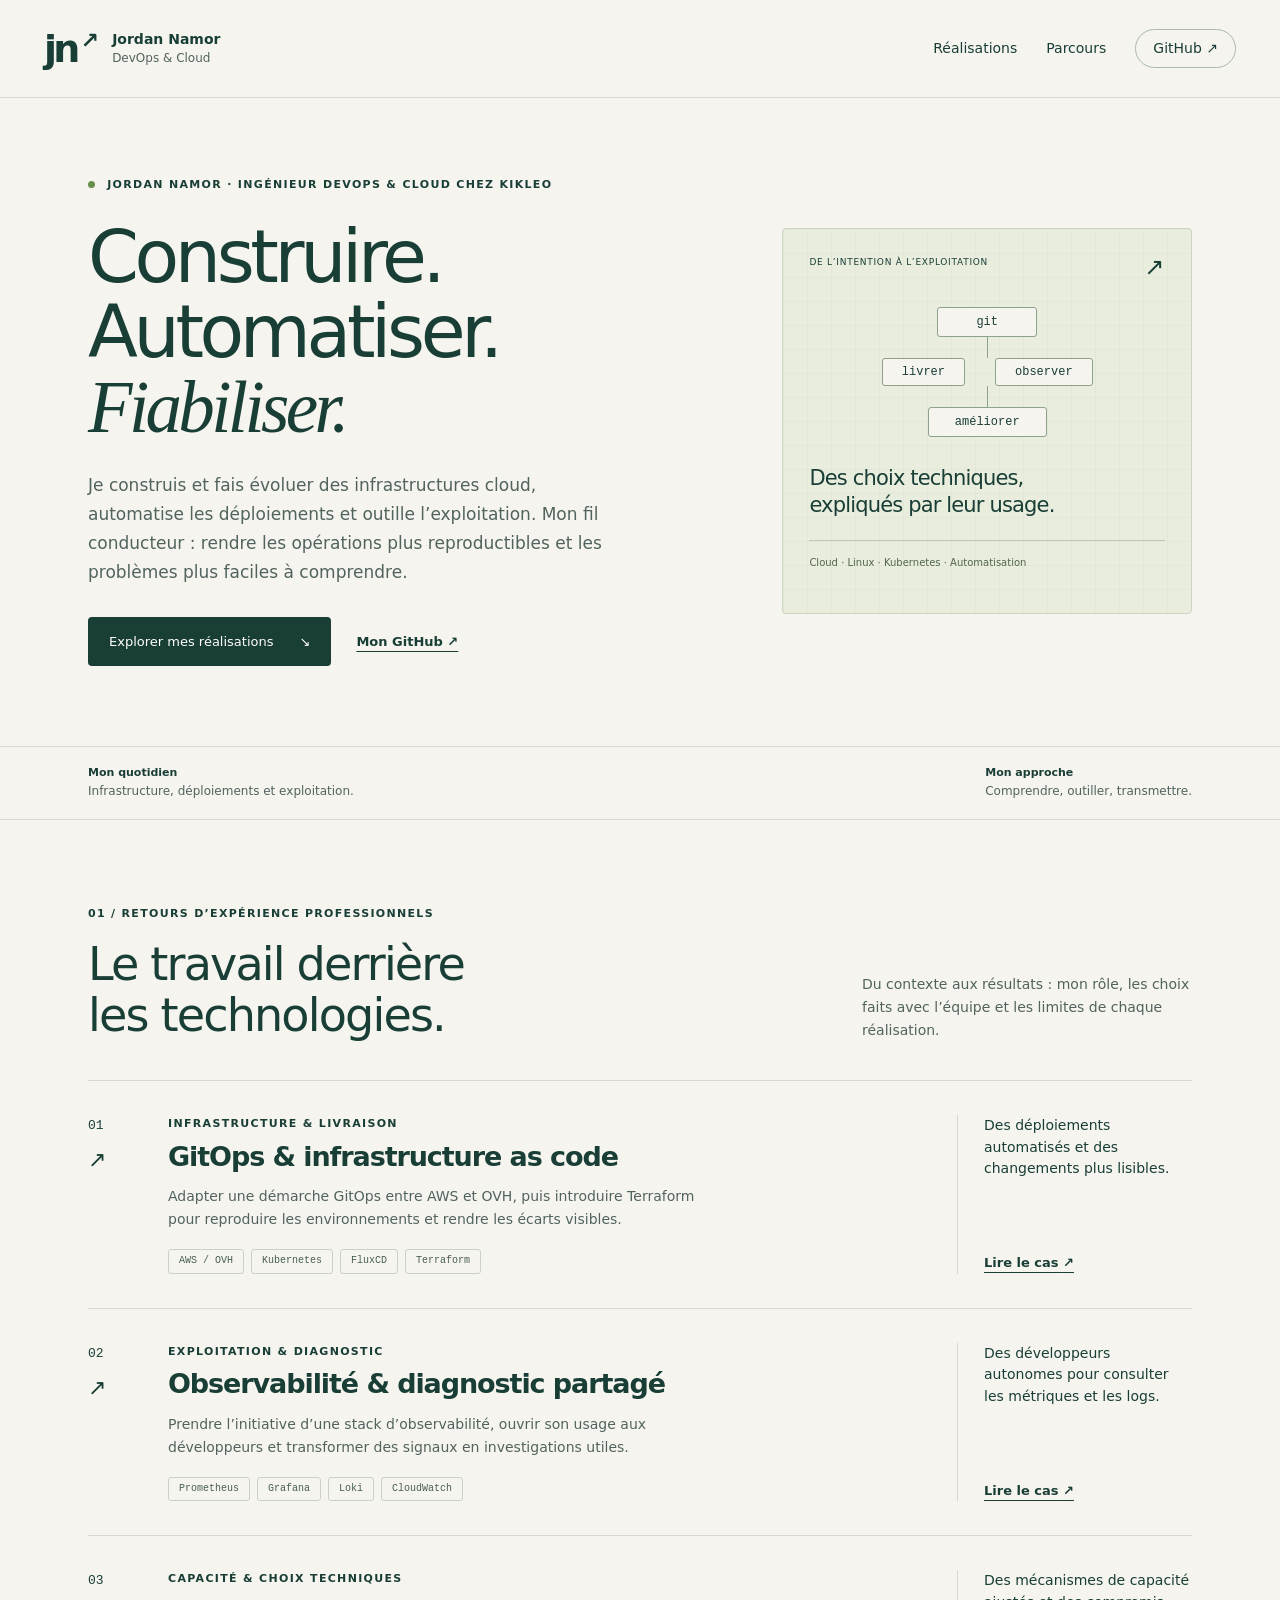
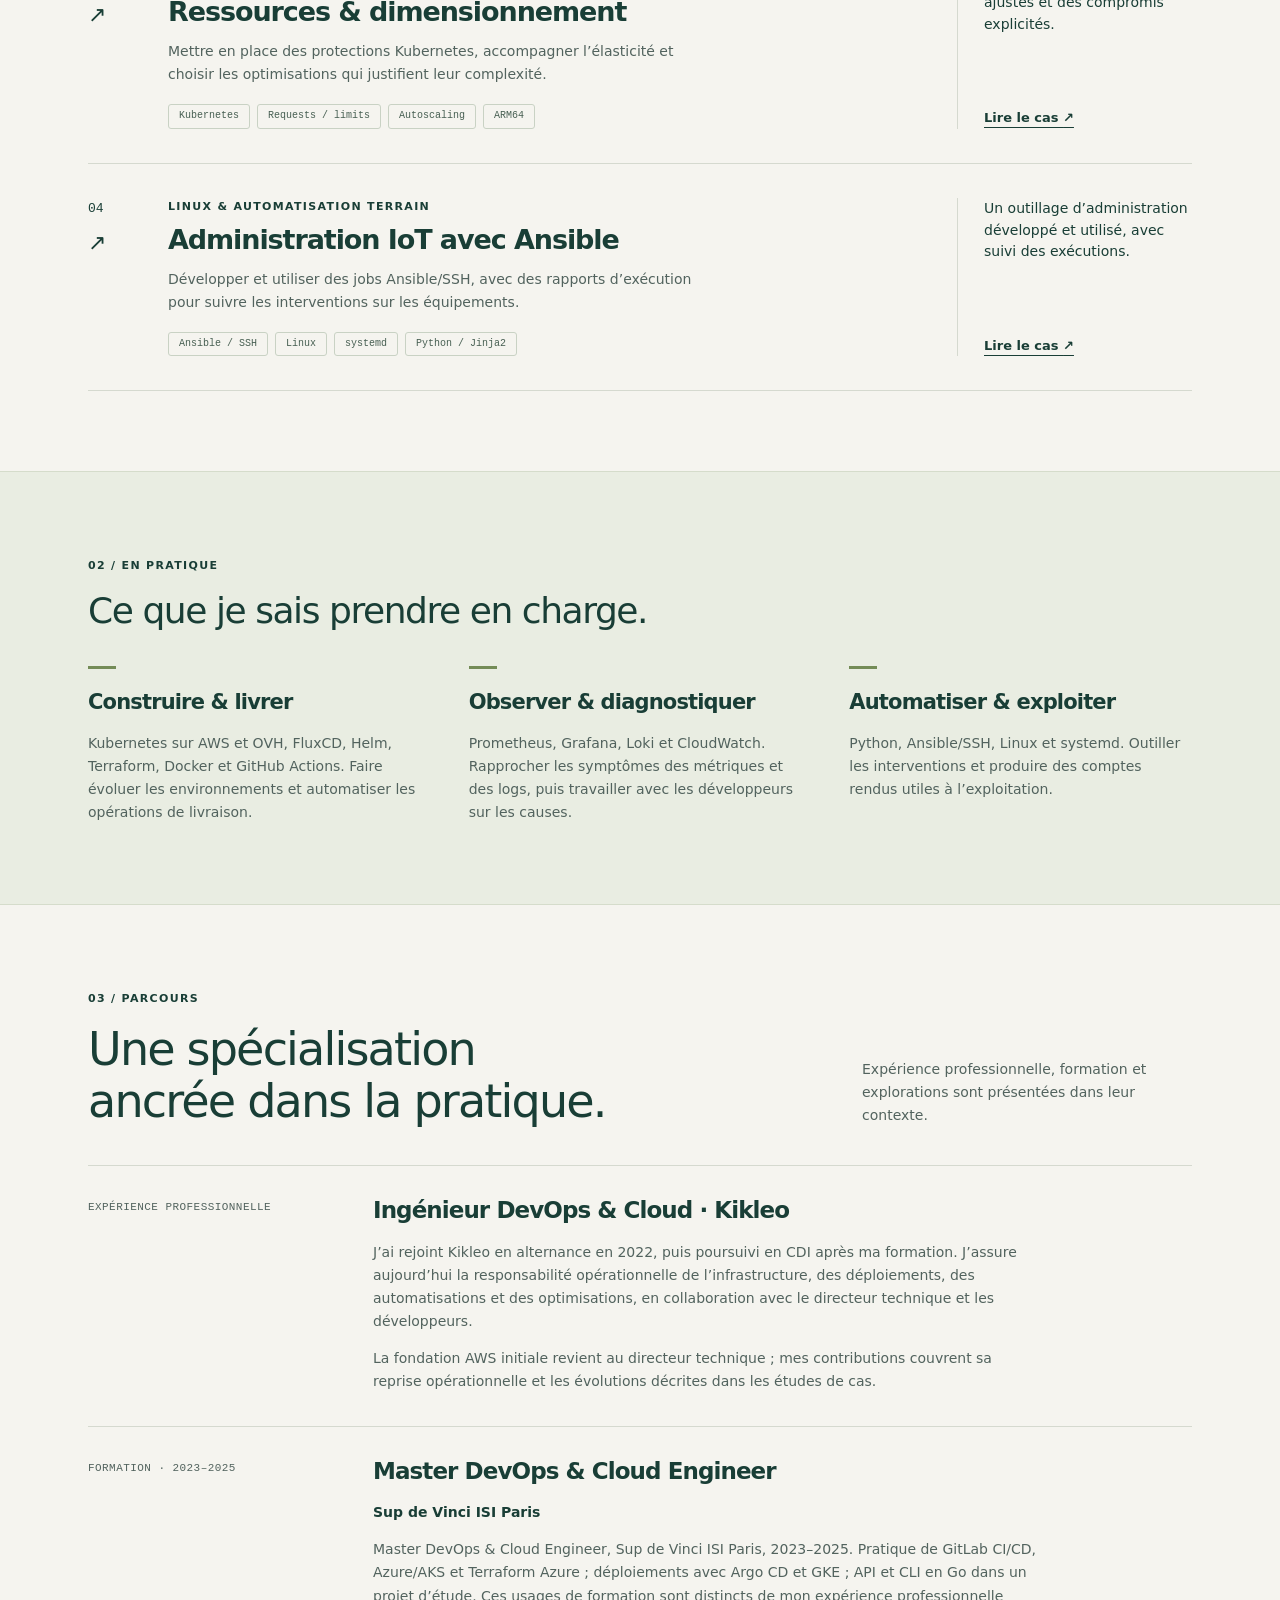
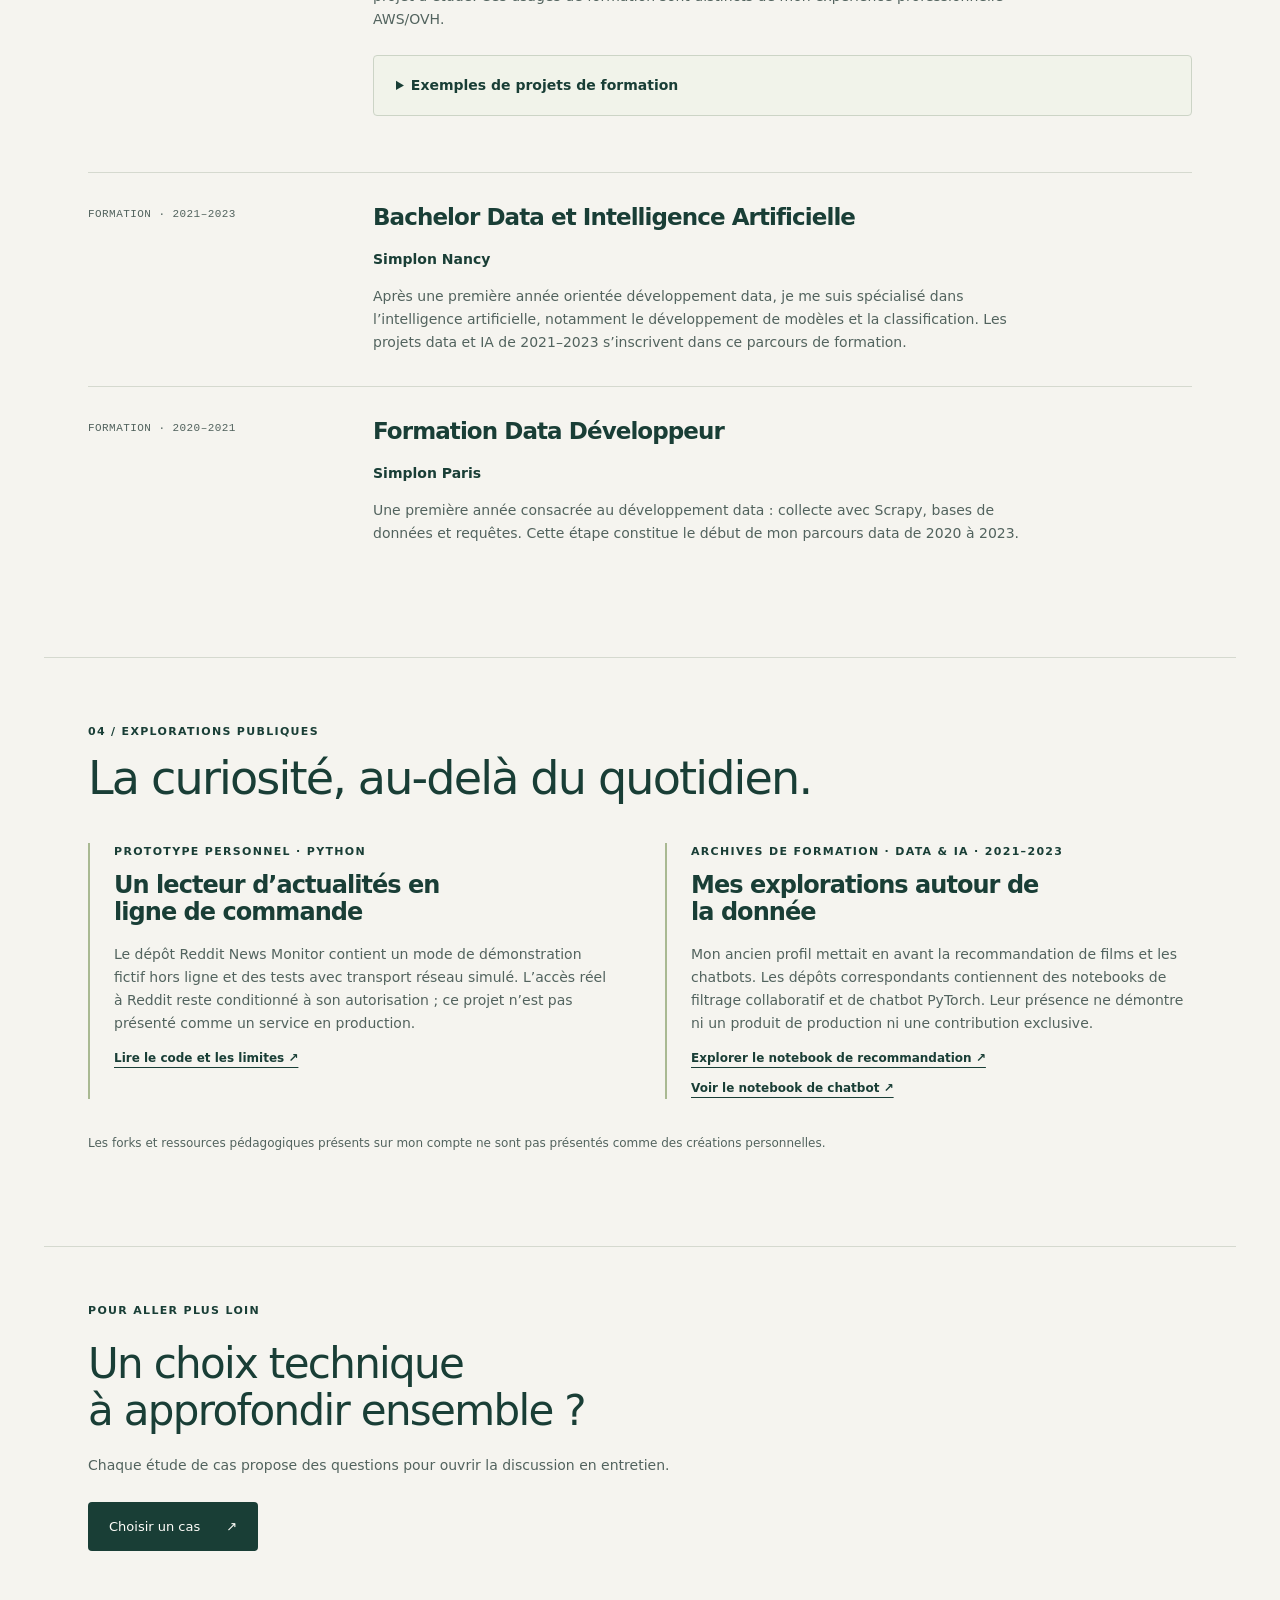
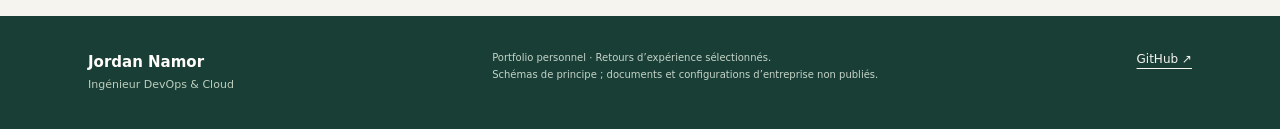
==== docs/index.html @ f295eb33 "Publish approved portfolio: DevOps case studies and education" ====
<!doctype html>
<html lang="fr"><head><meta charset="utf-8"><meta name="viewport" content="width=device-width, initial-scale=1">
<meta name="description" content="Je construis et fais évoluer des infrastructures cloud, automatise les déploiements et outille l’exploitation. Mon fil conducteur : rendre les opérations plus reproductibles et les problèmes plus faciles à comprendre."><meta name="color-scheme" content="light">
<meta property="og:title" content="Jordan Namor — Ingénieur DevOps &amp; Cloud"><meta property="og:description" content="Je construis et fais évoluer des infrastructures cloud, automatise les déploiements et outille l’exploitation. Mon fil conducteur : rendre les opérations plus reproductibles et les problèmes plus faciles à comprendre."><meta property="og:type" content="website">
<title>Jordan Namor — Ingénieur DevOps &amp; Cloud</title><link rel="icon" href="./favicon.svg" type="image/svg+xml"><link rel="stylesheet" href="./style.css"></head>
<body><a class="skip" href="#contenu">Aller au contenu</a>
<header class="nav"><a class="wordmark" href="./index.html" aria-label="Jordan Namor, accueil"><span class="monogram">jn<span>↗</span></span><span>Jordan Namor<span class="wordmark-sub">DevOps & Cloud</span></span></a>
<nav aria-label="Navigation principale"><a href="./index.html#realisations">Réalisations</a><a href="./index.html#parcours">Parcours</a><a class="github-link" href="https://github.com/jnamor">GitHub ↗</a></nav></header>
<main id="contenu"><section class="hero shell"><div class="hero-copy"><p class="eyebrow"><span class="status-dot"></span> Jordan Namor · Ingénieur DevOps & Cloud chez Kikleo</p><h1>Construire.<br>Automatiser.<br><em>Fiabiliser.</em></h1><p class="hero-intro">Je construis et fais évoluer des infrastructures cloud, automatise les déploiements et outille l’exploitation. Mon fil conducteur : rendre les opérations plus reproductibles et les problèmes plus faciles à comprendre.</p><div class="hero-actions"><a class="button" href="#realisations">Explorer mes réalisations <span aria-hidden="true">↘</span></a><a class="text-link" href="https://github.com/jnamor">Mon GitHub ↗</a></div></div>
<aside class="hero-note" aria-label="Ma démarche"><div class="note-top"><span>DE L’INTENTION À L’EXPLOITATION</span><span aria-hidden="true">↗</span></div><div class="blueprint" aria-hidden="true"><div class="blueprint-node">git</div><div class="blueprint-line"></div><div class="node-pair"><span>livrer</span><span>observer</span></div><div class="blueprint-line"></div><div class="blueprint-node">améliorer</div></div><p>Des choix techniques,<br><strong>expliqués par leur usage.</strong></p><div class="note-bottom">Cloud · Linux · Kubernetes · Automatisation</div></aside></section>
<div class="context-band"><div class="shell"><p><strong>Mon quotidien</strong> Infrastructure, déploiements et exploitation.</p><p><strong>Mon approche</strong> Comprendre, outiller, transmettre.</p></div></div>
<section id="realisations" class="shell section"><div class="section-heading"><div><p class="eyebrow">01 / RETOURS D’EXPÉRIENCE PROFESSIONNELS</p><h2>Le travail derrière<br>les technologies.</h2></div><p>Du contexte aux résultats : mon rôle, les choix faits avec l’équipe et les limites de chaque réalisation.</p></div><div class="case-list"><article class="case-row"><div class="case-index">01<span>↗</span></div><div class="case-copy"><p class="eyebrow">Infrastructure &amp; livraison</p><h3><a href="cas/gitops-terraform/index.html">GitOps &amp; infrastructure as code</a></h3><p>Adapter une démarche GitOps entre AWS et OVH, puis introduire Terraform pour reproduire les environnements et rendre les écarts visibles.</p><ul class="tags" aria-label="Technologies"><li>AWS / OVH</li><li>Kubernetes</li><li>FluxCD</li><li>Terraform</li></ul></div><div class="case-aside"><p>Des déploiements automatisés et des changements plus lisibles.</p><a class="text-link" href="cas/gitops-terraform/index.html">Lire le cas <span aria-hidden="true">↗</span></a></div></article><article class="case-row"><div class="case-index">02<span>↗</span></div><div class="case-copy"><p class="eyebrow">Exploitation &amp; diagnostic</p><h3><a href="cas/observabilite/index.html">Observabilité &amp; diagnostic partagé</a></h3><p>Prendre l’initiative d’une stack d’observabilité, ouvrir son usage aux développeurs et transformer des signaux en investigations utiles.</p><ul class="tags" aria-label="Technologies"><li>Prometheus</li><li>Grafana</li><li>Loki</li><li>CloudWatch</li></ul></div><div class="case-aside"><p>Des développeurs autonomes pour consulter les métriques et les logs.</p><a class="text-link" href="cas/observabilite/index.html">Lire le cas <span aria-hidden="true">↗</span></a></div></article><article class="case-row"><div class="case-index">03<span>↗</span></div><div class="case-copy"><p class="eyebrow">Capacité &amp; choix techniques</p><h3><a href="cas/ressources/index.html">Ressources &amp; dimensionnement</a></h3><p>Mettre en place des protections Kubernetes, accompagner l’élasticité et choisir les optimisations qui justifient leur complexité.</p><ul class="tags" aria-label="Technologies"><li>Kubernetes</li><li>Requests / limits</li><li>Autoscaling</li><li>ARM64</li></ul></div><div class="case-aside"><p>Des mécanismes de capacité ajustés et des compromis explicités.</p><a class="text-link" href="cas/ressources/index.html">Lire le cas <span aria-hidden="true">↗</span></a></div></article><article class="case-row"><div class="case-index">04<span>↗</span></div><div class="case-copy"><p class="eyebrow">Linux &amp; automatisation terrain</p><h3><a href="cas/automatisation-iot/index.html">Administration IoT avec Ansible</a></h3><p>Développer et utiliser des jobs Ansible/SSH, avec des rapports d’exécution pour suivre les interventions sur les équipements.</p><ul class="tags" aria-label="Technologies"><li>Ansible / SSH</li><li>Linux</li><li>systemd</li><li>Python / Jinja2</li></ul></div><div class="case-aside"><p>Un outillage d’administration développé et utilisé, avec suivi des exécutions.</p><a class="text-link" href="cas/automatisation-iot/index.html">Lire le cas <span aria-hidden="true">↗</span></a></div></article></div></section>
<section class="practice"><div class="shell section"><p class="eyebrow">02 / EN PRATIQUE</p><h2>Ce que je sais prendre en charge.</h2><div class="skill-grid"><article><span class="small-rule"></span><h3>Construire &amp; livrer</h3><p>Kubernetes sur AWS et OVH, FluxCD, Helm, Terraform, Docker et GitHub Actions. Faire évoluer les environnements et automatiser les opérations de livraison.</p></article><article><span class="small-rule"></span><h3>Observer &amp; diagnostiquer</h3><p>Prometheus, Grafana, Loki et CloudWatch. Rapprocher les symptômes des métriques et des logs, puis travailler avec les développeurs sur les causes.</p></article><article><span class="small-rule"></span><h3>Automatiser &amp; exploiter</h3><p>Python, Ansible/SSH, Linux et systemd. Outiller les interventions et produire des comptes rendus utiles à l’exploitation.</p></article></div></div></section>
<section id="parcours" class="shell section"><div class="section-heading"><div><p class="eyebrow">03 / PARCOURS</p><h2>Une spécialisation<br>ancrée dans la pratique.</h2></div><p>Expérience professionnelle, formation et explorations sont présentées dans leur contexte.</p></div><div class="timeline"><article><p class="timeline-label">EXPÉRIENCE PROFESSIONNELLE</p><div><h3>Ingénieur DevOps & Cloud · Kikleo</h3><p>J’ai rejoint Kikleo en alternance en 2022, puis poursuivi en CDI après ma formation. J’assure aujourd’hui la responsabilité opérationnelle de l’infrastructure, des déploiements, des automatisations et des optimisations, en collaboration avec le directeur technique et les développeurs.</p><p>La fondation AWS initiale revient au directeur technique ; mes contributions couvrent sa reprise opérationnelle et les évolutions décrites dans les études de cas.</p></div></article><article><p class="timeline-label">FORMATION · 2023–2025</p><div><h3>Master DevOps &amp; Cloud Engineer</h3><p><strong>Sup de Vinci ISI Paris</strong></p><p>Master DevOps &amp; Cloud Engineer, Sup de Vinci ISI Paris, 2023–2025. Pratique de GitLab CI/CD, Azure/AKS et Terraform Azure ; déploiements avec Argo CD et GKE ; API et CLI en Go dans un projet d’étude. Ces usages de formation sont distincts de mon expérience professionnelle AWS/OVH.</p><details><summary>Exemples de projets de formation</summary><p>Les dossiers de master conservés comprennent des travaux de livraison avec GitLab CI/CD et Argo CD, de déploiement Azure/AKS avec Terraform et Kustomize, et d’outillage Python en ligne de commande. Ils sont en cours de revue pour préciser les contributions individuelles et les supports réutilisés.</p><p>Ces exemples ne sont pas présentés comme des réalisations de production chez Kikleo. Aucun dépôt de formation ni configuration n’est recopié dans ce portfolio.</p></details></div></article><article><p class="timeline-label">FORMATION · 2021–2023</p><div><h3>Bachelor Data et Intelligence Artificielle</h3><p><strong>Simplon Nancy</strong></p><p>Après une première année orientée développement data, je me suis spécialisé dans l’intelligence artificielle, notamment le développement de modèles et la classification. Les projets data et IA de 2021–2023 s’inscrivent dans ce parcours de formation.</p></div></article><article><p class="timeline-label">FORMATION · 2020–2021</p><div><h3>Formation Data Développeur</h3><p><strong>Simplon Paris</strong></p><p>Une première année consacrée au développement data : collecte avec Scrapy, bases de données et requêtes. Cette étape constitue le début de mon parcours data de 2020 à 2023.</p></div></article></div></section>
<section class="experiments shell section"><p class="eyebrow">04 / EXPLORATIONS PUBLIQUES</p><h2>La curiosité, au-delà du quotidien.</h2><div class="experiment-grid"><article><p class="eyebrow">Prototype personnel · Python</p><h3>Un lecteur d’actualités en ligne de commande</h3><p>Le dépôt Reddit News Monitor contient un mode de démonstration fictif hors ligne et des tests avec transport réseau simulé. L’accès réel à Reddit reste conditionné à son autorisation ; ce projet n’est pas présenté comme un service en production.</p><div class="experiment-links"><a href="https://github.com/jnamor/reddit-news-monitor">Lire le code et les limites ↗</a></div></article><article><p class="eyebrow">Archives de formation · Data &amp; IA · 2021–2023</p><h3>Mes explorations autour de la donnée</h3><p>Mon ancien profil mettait en avant la recommandation de films et les chatbots. Les dépôts correspondants contiennent des notebooks de filtrage collaboratif et de chatbot PyTorch. Leur présence ne démontre ni un produit de production ni une contribution exclusive.</p><div class="experiment-links"><a href="https://github.com/jnamor/recommander-system">Explorer le notebook de recommandation ↗</a><a href="https://github.com/jnamor/chat-bot">Voir le notebook de chatbot ↗</a></div></article></div><p class="subtle">Les forks et ressources pédagogiques présents sur mon compte ne sont pas présentés comme des créations personnelles.</p></section>
<section class="closing shell"><p class="eyebrow">POUR ALLER PLUS LOIN</p><h2>Un choix technique<br>à approfondir ensemble ?</h2><p>Chaque étude de cas propose des questions pour ouvrir la discussion en entretien.</p><a class="button" href="#realisations">Choisir un cas <span aria-hidden="true">↗</span></a></section></main>
<footer><div><strong>Jordan Namor</strong><span>Ingénieur DevOps & Cloud</span></div><p>Portfolio personnel · Retours d’expérience sélectionnés.<br>Schémas de principe ; documents et configurations d’entreprise non publiés.</p><a href="https://github.com/jnamor">GitHub ↗</a></footer>
</body></html>
---- docs/style.css ----
:root{--paper:#f5f4ef;--ink:#193e36;--muted:#52635e;--line:#d5d9cf;--accent:#d9ec9a;--white:#fffefa;--serif:Georgia,'Times New Roman',serif;--sans:Inter,ui-sans-serif,system-ui,-apple-system,BlinkMacSystemFont,'Segoe UI',sans-serif}
*{box-sizing:border-box}html{scroll-behavior:smooth;scroll-padding-top:25px}body{margin:0;background:var(--paper);color:var(--ink);font:16px/1.65 var(--sans);-webkit-font-smoothing:antialiased}a{color:inherit;text-underline-offset:5px}a:hover{text-decoration-thickness:2px}a:focus-visible,summary:focus-visible{outline:3px solid #677e24;outline-offset:5px}h1,h2,h3,p{margin-top:0}h1,h2,h3{line-height:1.12;letter-spacing:-.04em}p{color:var(--muted)}h2{font-size:clamp(32px,3.6vw,48px);font-weight:500}h3{font-size:23px;font-weight:550}strong{color:var(--ink)}.shell{max-width:1192px;margin:auto;padding-left:44px;padding-right:44px}.nav{max-width:1280px;margin:auto;padding:29px 44px;display:flex;align-items:center;justify-content:space-between;border-bottom:1px solid var(--line);gap:24px}.wordmark{display:flex;gap:13px;align-items:center;text-decoration:none;line-height:1.4;font-size:14px;font-weight:650;white-space:nowrap}.wordmark-sub{display:block;font-weight:400;color:var(--muted);font-size:12px}.monogram{font:700 38px/1 var(--sans);letter-spacing:-.1em}.monogram span{font-size:22px;display:inline-block;vertical-align:top;margin:0 4px}.nav nav{display:flex;gap:29px;align-items:center}.nav nav a{text-decoration:none;font-size:14px}.github-link{border:1px solid #abb9ad;border-radius:50px;padding:7px 17px}.skip{position:absolute;left:20px;top:-90px;padding:12px;background:var(--accent);z-index:5}.skip:focus{top:10px}.eyebrow{font-size:11px;font-weight:600;letter-spacing:.12em;line-height:1.7;color:var(--ink);text-transform:uppercase}.status-dot{display:inline-block;width:7px;height:7px;background:#688f4c;border-radius:50%;margin-right:7px}.hero{display:grid;grid-template-columns:1.5fr 1fr;gap:80px;align-items:center;padding-top:78px;padding-bottom:80px}.hero h1{font-size:clamp(54px,5.7vw,78px);line-height:1.03;font-weight:500;margin:24px 0 26px;letter-spacing:-.06em}.hero em{font-family:var(--serif);font-weight:400;letter-spacing:-.05em}.hero-intro{font-size:17px;max-width:520px;line-height:1.7}.hero-actions{display:flex;align-items:center;gap:25px;flex-wrap:wrap;margin-top:30px}.button{display:inline-flex;justify-content:space-between;align-items:center;gap:26px;background:var(--ink);color:var(--white);padding:14px 21px;border-radius:4px;text-decoration:none;font-size:13px}.button:hover{background:#27594b}.text-link{font-size:13px;font-weight:600}.hero-note{background:#e9edde;border:1px solid #cdd5c1;min-height:386px;padding:26px;border-radius:4px;position:relative;background-image:linear-gradient(#d9dfcf66 1px,transparent 1px),linear-gradient(90deg,#d9dfcf66 1px,transparent 1px);background-size:24px 24px}.note-top{display:flex;justify-content:space-between;font-size:9px;letter-spacing:.08em}.note-top>span:last-child{font-size:24px;line-height:1}.hero-note>p{font-size:21px;line-height:1.3;margin:20px 0;color:var(--ink);letter-spacing:-.04em}.hero-note strong{font-weight:500}.note-bottom{font:10px var(--sans);border-top:1px solid #bdc9b6;padding-top:16px;color:#52654b}.blueprint{display:flex;align-items:center;flex-direction:column;margin:28px 0}.blueprint-node{border:1px solid #8ea18c;background:var(--paper);padding:7px 26px;min-width:100px;text-align:center;font:12px ui-monospace,monospace;border-radius:3px}.blueprint-line{height:21px;width:1px;background:#8ea18c}.node-pair{display:flex;gap:30px}.node-pair span{background:var(--paper);padding:6px 19px;border:1px solid #8ea18c;border-radius:3px;font:12px ui-monospace,monospace}.context-band{border-block:1px solid var(--line)}.context-band>.shell{display:flex;justify-content:space-between;gap:28px;padding-block:17px}.context-band p{margin:0;font-size:12px}.context-band strong{font-weight:600;display:block;font-size:11px}.section{padding-top:85px;padding-bottom:80px}.section-heading{display:flex;align-items:flex-end;justify-content:space-between;gap:50px;margin-bottom:38px}.section-heading h2{margin:15px 0 0}.section-heading>p{max-width:330px;font-size:14px;margin:0}.case-row{border-top:1px solid var(--line);display:grid;grid-template-columns:50px 1fr 235px;gap:30px;padding:34px 0}.case-row:last-child{border-bottom:1px solid var(--line)}.case-index{font:13px ui-monospace,monospace;padding-top:3px}.case-index span{display:block;font-size:22px;margin-top:14px}.case-copy h3{margin:8px 0 13px;font-size:27px}.case-copy h3 a{text-decoration:none}.case-copy h3 a:hover{text-decoration:underline}.case-copy>p:not(.eyebrow){font-size:14px;max-width:550px;margin-bottom:18px}.case-copy .eyebrow{margin-bottom:0}.tags{list-style:none;padding:0;margin:0;display:flex;flex-wrap:wrap;gap:7px}.tags li{display:inline-block;border:1px solid #c9d2c4;padding:3px 10px;border-radius:3px;font:10px/1.65 ui-monospace,monospace;color:#475f52}.case-aside{border-left:1px solid var(--line);padding-left:26px;display:flex;flex-direction:column;align-items:flex-start;justify-content:space-between;gap:20px}.case-aside p{font-size:14px;line-height:1.55;color:var(--ink);margin:0}.practice{background:#e9ede2;border-block:1px solid #d5dccb}.practice h2{margin:15px 0 35px;font-size:36px}.skill-grid{display:grid;grid-template-columns:repeat(3,1fr);gap:38px}.skill-grid h3{font-size:21px;margin-bottom:17px}.skill-grid p{font-size:14px;margin-bottom:0}.small-rule{height:3px;width:28px;background:#748c57;display:block;margin:0 0 22px}.timeline>article{display:grid;grid-template-columns:245px 1fr;gap:40px;border-top:1px solid var(--line);padding:32px 0}.timeline-label{font:11px/1.8 ui-monospace,monospace;letter-spacing:.04em}.timeline h3{font-size:23px;margin-bottom:17px}.timeline article div p{font-size:14px;max-width:670px}.timeline p:last-child{margin-bottom:0}details{border:1px solid #ccd4c6;background:#f1f3ea;border-radius:4px;padding:18px 22px;margin:24px 0}summary{cursor:pointer;font-size:14px;font-weight:600;color:var(--ink)}details[open] summary{margin-bottom:20px}details h3{font-size:17px;letter-spacing:-.02em;margin-top:23px}details p,details li{font-size:14px}.experiments{border-top:1px solid var(--line);padding-top:65px}.experiment-grid{display:grid;grid-template-columns:1fr 1fr;gap:50px;margin:35px 0}.experiment-grid article{border-left:2px solid #a9b992;padding-left:24px}.experiment-grid h3{font-size:24px;max-width:370px;margin-bottom:17px}.experiment-grid p:not(.eyebrow){font-size:14px}.experiment-links{display:flex;flex-direction:column;gap:10px}.experiment-links a{font-size:12px;font-weight:600}.subtle{font-size:12px;color:var(--muted)}.closing{padding-top:55px;padding-bottom:65px;border-top:1px solid var(--line)}.closing h2{font-size:42px;margin:20px 0}.closing p:not(.eyebrow){font-size:14px}.closing .button{margin-top:10px}footer{padding:34px max(28px,calc((100% - 1104px)/2));background:var(--ink);color:#f5f4ef;display:flex;justify-content:space-between;align-items:flex-start;gap:30px;font-size:12px}footer strong{color:#fffefa;display:block;font-size:15px}footer span{font-size:11px;color:#bdcebe}footer p{font-size:10px;color:#c5d4c8;margin:0}footer a{white-space:nowrap;font-size:12px}.case-shell{padding-top:35px}.back{font-size:13px;text-decoration:none}.case-hero{margin-top:54px;max-width:880px}.case-hero h1{font-size:clamp(37px,4.8vw,60px);font-weight:500;margin:22px 0 24px}.case-lead{font-size:18px;max-width:720px}.case-hero .tags{margin-top:28px}.case-overview{background:var(--accent);border-radius:4px;padding:23px 29px;display:flex;gap:45px;align-items:center;margin:44px 0 64px}.case-overview strong{font-size:11px;white-space:nowrap;letter-spacing:.04em;text-transform:uppercase}.case-overview p{margin:0;color:var(--ink);font-size:18px;line-height:1.5}.case-body{display:grid;grid-template-columns:210px 1fr;gap:60px}.case-toc{position:sticky;top:30px;align-self:start;display:flex;flex-direction:column;gap:14px}.case-toc .eyebrow{margin-bottom:6px}.case-toc a{font-size:12px;text-decoration:none}.case-toc a:hover{text-decoration:underline}.case-prose section{margin-bottom:65px;scroll-margin-top:30px}.case-prose h2{font-size:32px;margin:14px 0 25px}.case-prose p{font-size:15px}.case-prose h3{font-size:20px;letter-spacing:-.025em}.case-prose li{color:var(--muted)}.decision{display:grid;grid-template-columns:30px 1fr;gap:14px;padding:20px 0;border-top:1px solid var(--line)}.decision>span{font:11px ui-monospace,monospace;padding-top:5px}.decision p{margin-bottom:0}.decision h3{margin-bottom:12px}.diagram{margin:32px 0;background:#e9ede2;border:1px solid #cdd5c6;border-radius:4px;padding:26px}.diagram h3{font-size:17px;margin-bottom:26px}.track{margin:20px 0}.track-name{font-size:10px!important;letter-spacing:.04em;text-transform:uppercase;color:var(--ink)}.flow{padding:0;display:flex;gap:8px;align-items:center;list-style:none;margin:0}.flow li{border:1px solid #b3c1aa;background:var(--paper);padding:11px 9px;font-size:11px;flex:1;text-align:center;color:var(--ink)}.flow-arrow{color:#768763}.diagram figcaption{font-size:10px;color:var(--muted);line-height:1.6;margin-top:24px}.result-list{padding-left:21px}.result-list li{padding:0 0 14px 6px;font-size:15px}.next-case{display:flex;justify-content:space-between;gap:25px;align-items:center;border-top:1px solid var(--line);padding:32px 0 50px;text-decoration:none}.next-case span{font-size:10px}.next-case strong{font-size:21px;letter-spacing:-.03em}.next-case span:last-child{font-size:25px}
@media(min-width:1500px){.hero{padding-block:100px}}@media(max-width:900px){.hero{gap:35px;grid-template-columns:1.3fr 1fr}.shell{padding-inline:28px}.nav{padding-inline:28px}.hero h1{font-size:58px}.hero-note{padding:20px}.case-row{grid-template-columns:30px 1fr;gap:20px}.case-aside{grid-column:2;border-left:0;padding:0;flex-direction:row;align-items:center}.case-aside p{font-size:13px;max-width:330px}.case-aside a{white-space:nowrap}.timeline>article{grid-template-columns:180px 1fr;gap:30px}.case-body{grid-template-columns:150px 1fr;gap:25px}.case-overview{gap:20px}.skill-grid{gap:24px}.section-heading{gap:30px}.section-heading>p{max-width:250px}}
@media(max-width:620px){.nav{padding:20px}.nav nav{gap:16px;flex-wrap:wrap;justify-content:flex-end}.nav nav a{font-size:11px}.nav nav .github-link{display:none}.wordmark{font-size:12px;gap:10px}.monogram{font-size:30px}.wordmark-sub{font-size:10px}.shell{padding-inline:22px}.hero{display:block;padding-block:44px}.hero h1{font-size:60px;margin:24px 0}.hero-intro{font-size:15px}.hero-actions{gap:20px}.hero .eyebrow{font-size:10px}.hero-note{margin-top:40px;min-height:0;padding:22px}.blueprint{margin:20px 0}.hero-note>p{font-size:21px}.note-bottom{font-size:9px}.context-band>.shell{display:block;padding-block:18px}.context-band p+p{margin-top:12px}.context-band strong{display:inline;margin-right:8px}.section{padding-block:48px}.section-heading{display:block;margin-bottom:30px}.section-heading>p{max-width:none;margin-top:21px}.section-heading h2{font-size:35px}.case-row{padding:28px 0;grid-template-columns:22px 1fr;gap:16px}.case-index{font-size:10px}.case-index span{font-size:19px}.case-copy h3{font-size:24px;line-height:1.2}.case-copy>p:not(.eyebrow){font-size:13px}.case-aside{display:block}.case-aside p{font-size:13px;margin:0 0 16px}.tags li{font-size:9px;padding:3px 7px}.case-copy .eyebrow{font-size:9px}.skill-grid{display:block}.skill-grid article+article{margin-top:32px}.practice h2{font-size:32px}.timeline>article{display:block;padding:27px 0}.timeline-label{margin-bottom:15px}.timeline h3{font-size:21px}.experiment-grid{display:block}.experiment-grid article+article{margin-top:35px}.experiments h2{font-size:32px}.closing{padding-block:38px}.closing h2{font-size:35px}footer{display:block;padding:28px 22px}footer p{margin-block:18px}.case-shell{padding-top:25px}.case-hero{margin-top:38px}.case-hero h1{font-size:39px}.case-lead{font-size:16px}.case-overview{display:block;padding:20px;margin:30px 0}.case-overview p{font-size:17px;margin-top:12px}.case-body{display:block}.case-toc{position:static;flex-direction:row;flex-wrap:wrap;gap:10px 18px;border-bottom:1px solid var(--line);padding-bottom:25px;margin-bottom:35px}.case-toc .eyebrow{width:100%;margin-bottom:0}.case-toc a{font-size:11px}.case-prose h2{font-size:29px}.case-prose section{margin-bottom:45px}.case-prose p{font-size:14px}.diagram{padding:20px 15px;margin-inline:0}.flow{flex-direction:column;gap:5px}.flow li{width:100%;font-size:12px}.flow-arrow{transform:rotate(90deg);line-height:1.3}.next-case{gap:15px}.next-case strong{font-size:17px}.next-case span:first-child{max-width:55px}.decision{gap:9px;grid-template-columns:23px 1fr}}
@media(prefers-reduced-motion:reduce){html{scroll-behavior:auto}}@media print{.nav,footer,.case-toc,.back,.next-case,.hero-actions{display:none}body{background:white;color:#111}.shell{max-width:none;padding:0}.case-body{display:block}.case-prose section{break-inside:avoid;margin-bottom:25px}.case-hero h1{font-size:32px}details{display:block}details::details-content{content-visibility:visible;height:auto}.hero{padding-top:10px}.section{padding-block:25px}}

.flow{gap:22px}.flow li{position:relative}.flow li+li::before{content:"→";position:absolute;left:-18px;color:#52654b}
@media(max-width:620px){.nav{gap:12px}.nav nav{gap:12px}.hero h1{font-size:clamp(46px,15.3vw,60px)}.flow{gap:23px}.flow li+li::before{content:"↓";left:50%;top:-24px}}
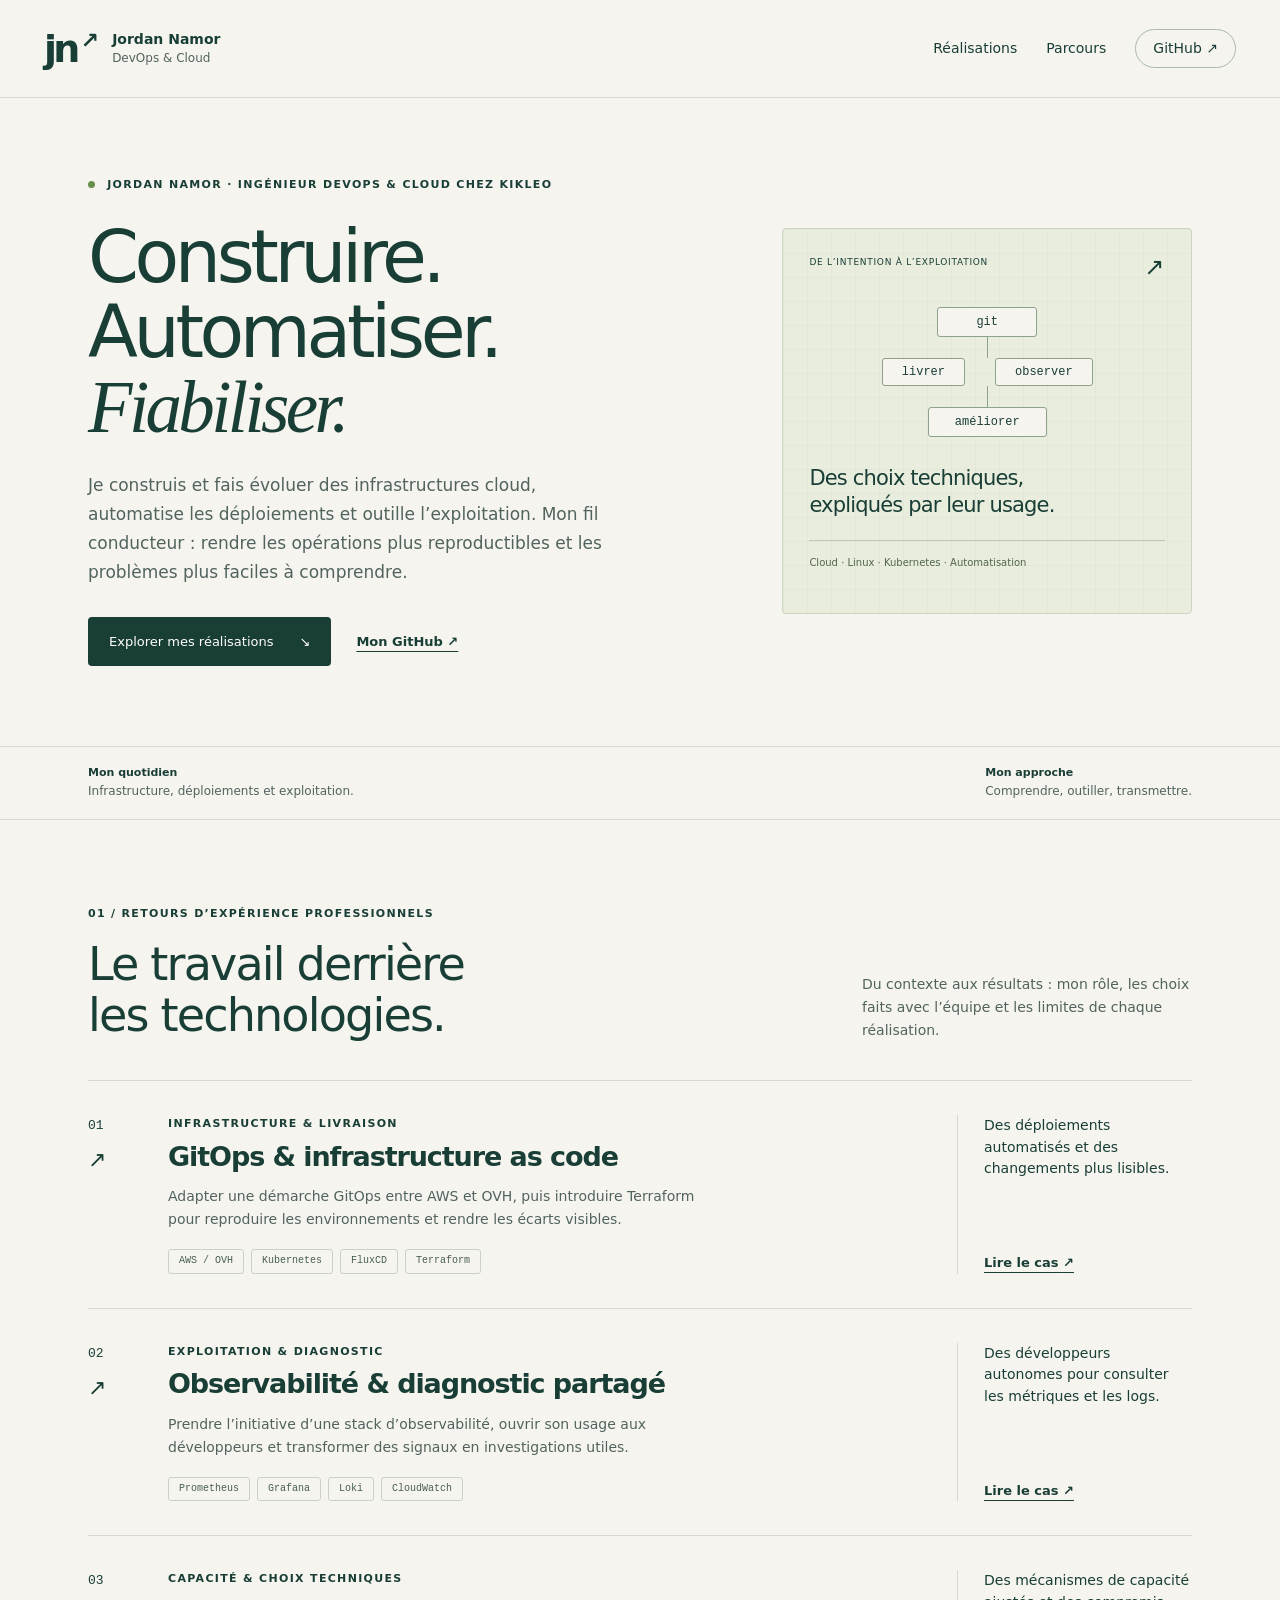
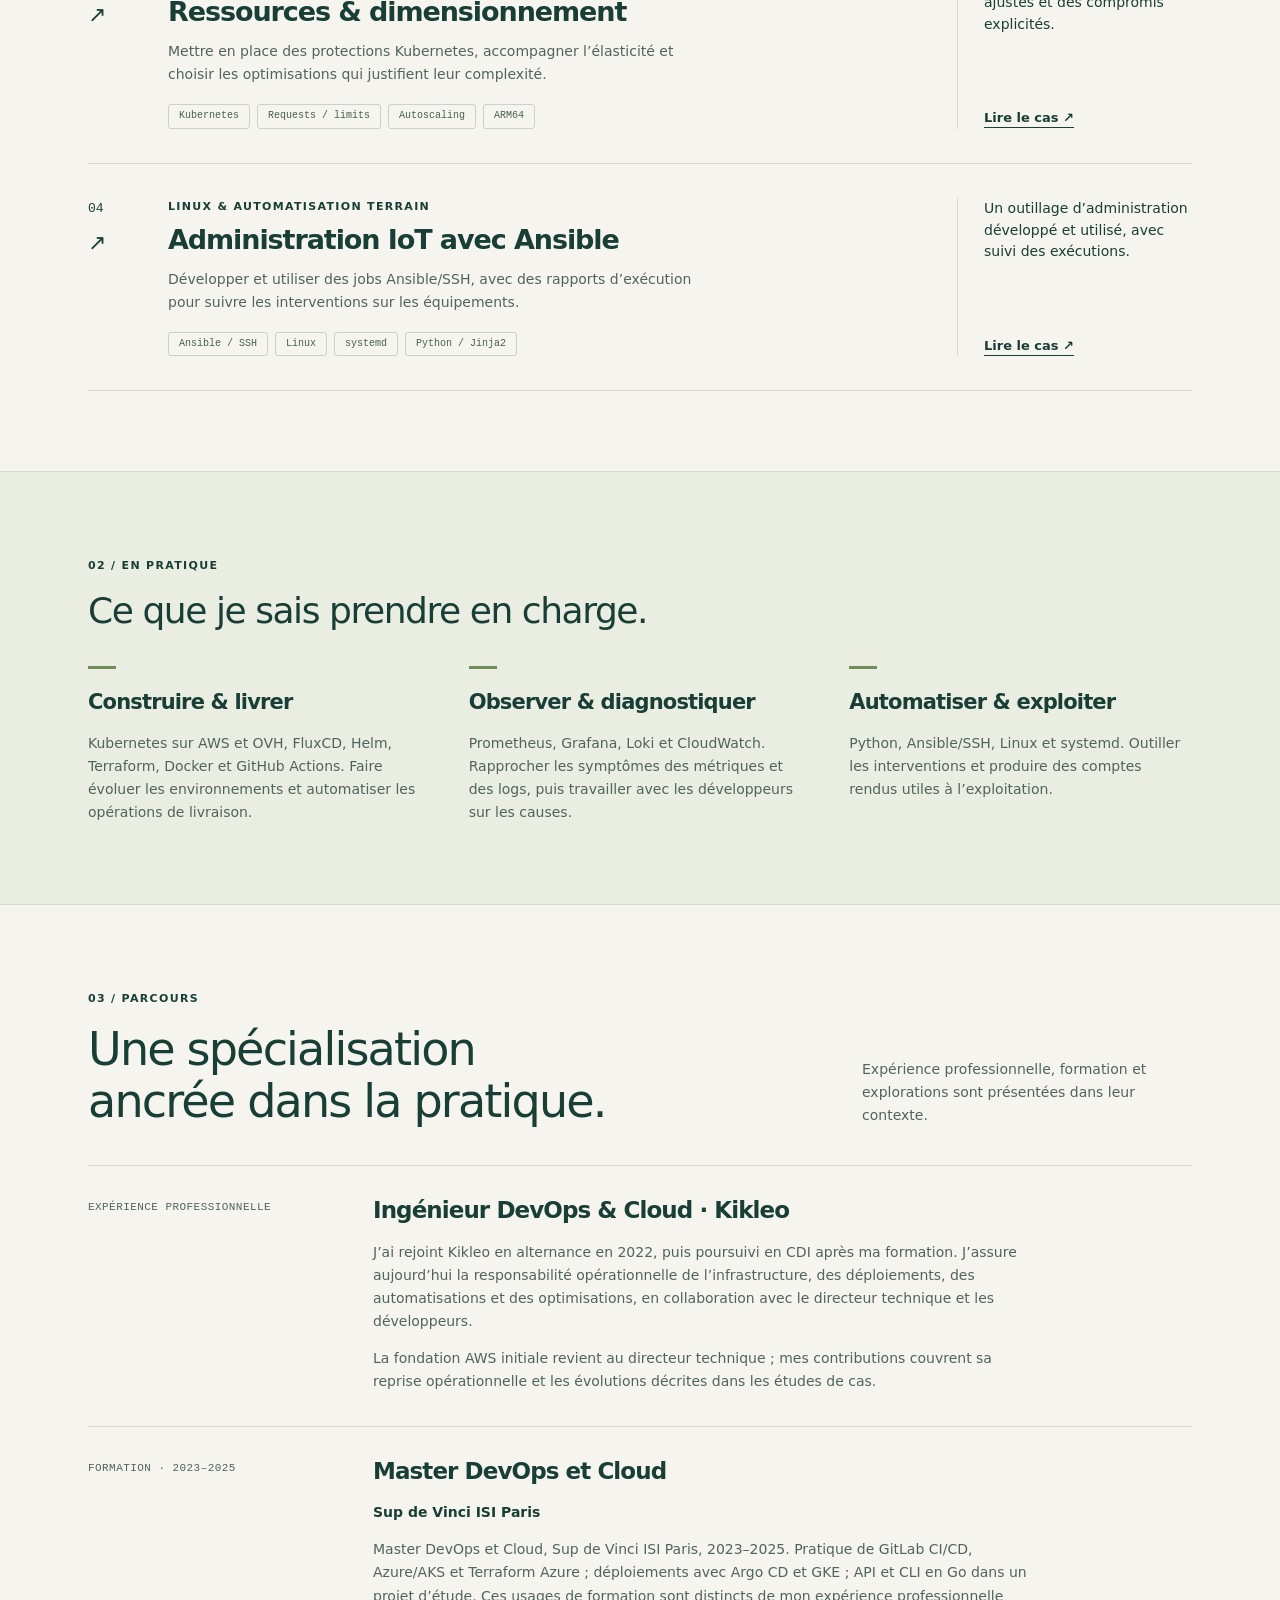
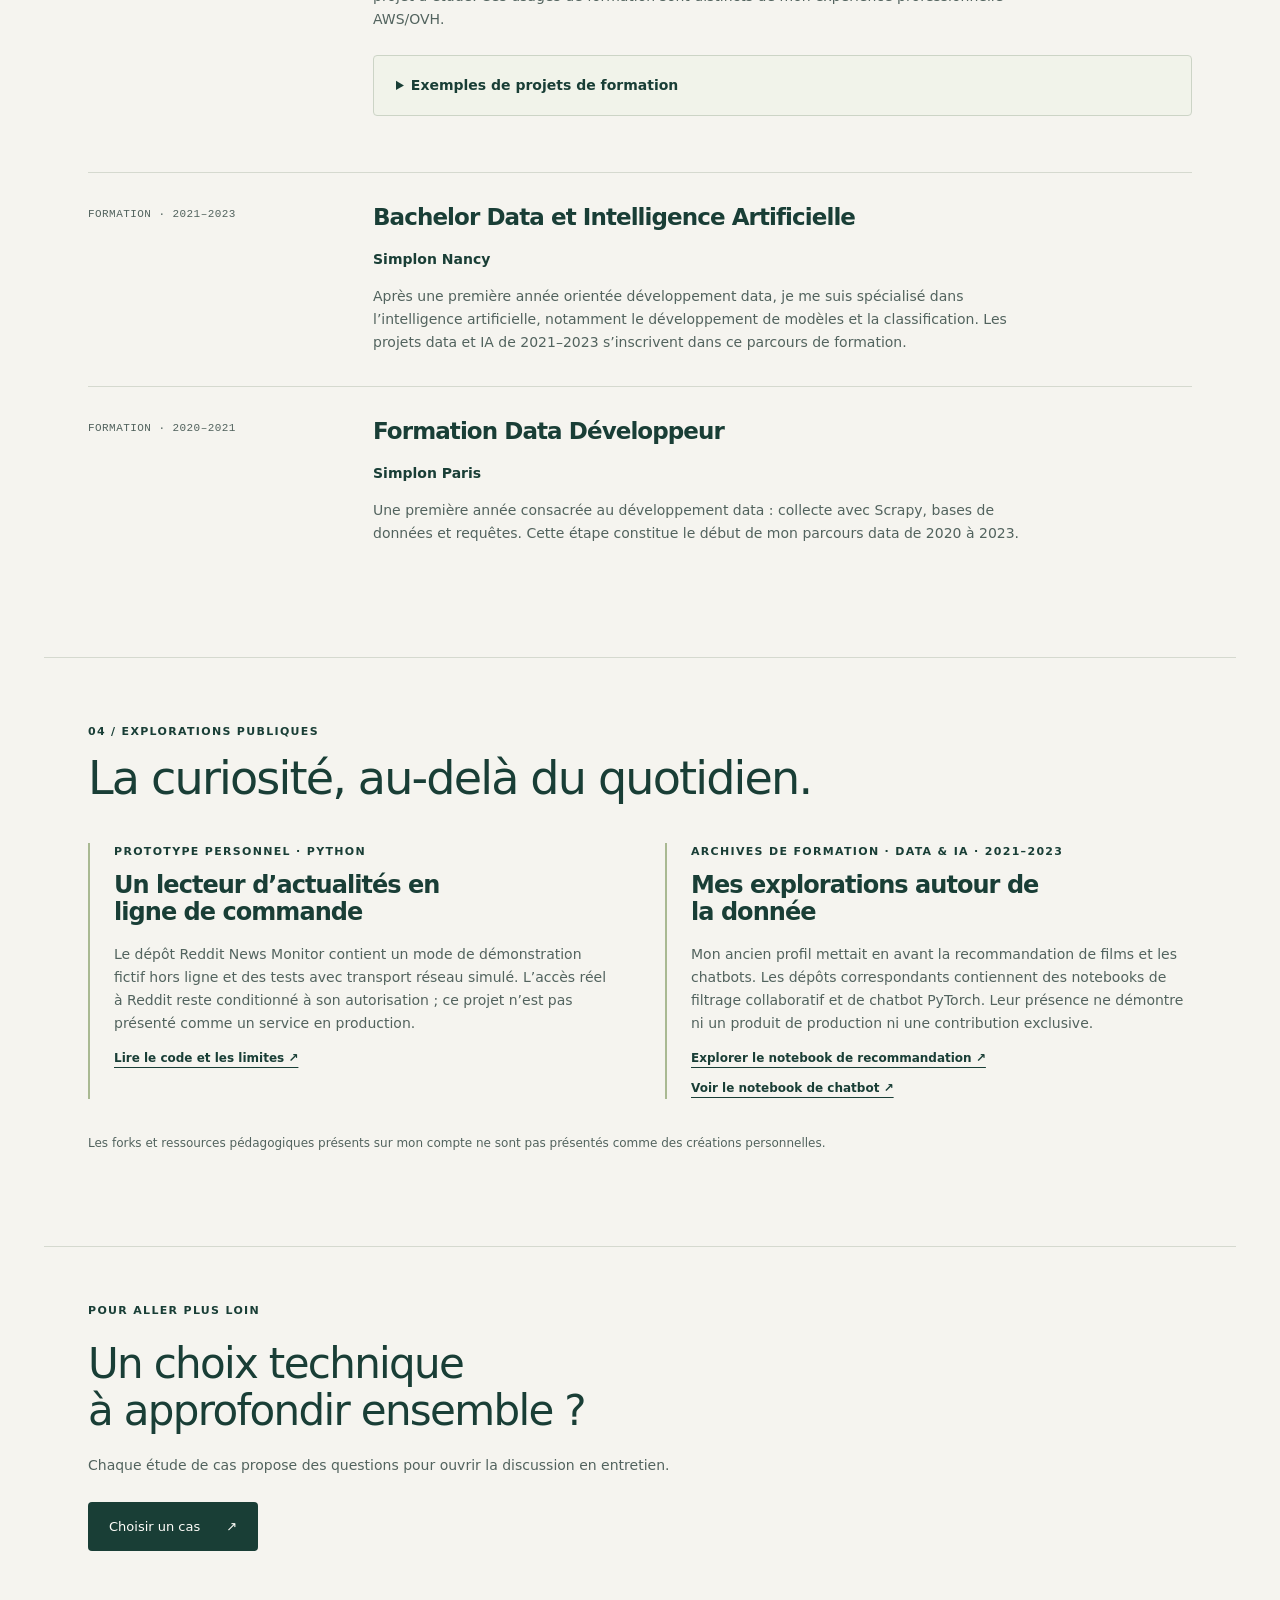
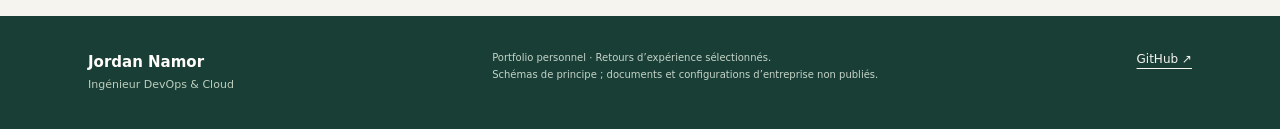
==== commit 0cb7d76d: "Use confirmed master title and route Pages to portfolio" ====
--- a/docs/index.html
+++ b/docs/index.html
@@ -11,7 +11,7 @@
 <div class="context-band"><div class="shell"><p><strong>Mon quotidien</strong> Infrastructure, déploiements et exploitation.</p><p><strong>Mon approche</strong> Comprendre, outiller, transmettre.</p></div></div>
 <section id="realisations" class="shell section"><div class="section-heading"><div><p class="eyebrow">01 / RETOURS D’EXPÉRIENCE PROFESSIONNELS</p><h2>Le travail derrière<br>les technologies.</h2></div><p>Du contexte aux résultats : mon rôle, les choix faits avec l’équipe et les limites de chaque réalisation.</p></div><div class="case-list"><article class="case-row"><div class="case-index">01<span>↗</span></div><div class="case-copy"><p class="eyebrow">Infrastructure &amp; livraison</p><h3><a href="cas/gitops-terraform/index.html">GitOps &amp; infrastructure as code</a></h3><p>Adapter une démarche GitOps entre AWS et OVH, puis introduire Terraform pour reproduire les environnements et rendre les écarts visibles.</p><ul class="tags" aria-label="Technologies"><li>AWS / OVH</li><li>Kubernetes</li><li>FluxCD</li><li>Terraform</li></ul></div><div class="case-aside"><p>Des déploiements automatisés et des changements plus lisibles.</p><a class="text-link" href="cas/gitops-terraform/index.html">Lire le cas <span aria-hidden="true">↗</span></a></div></article><article class="case-row"><div class="case-index">02<span>↗</span></div><div class="case-copy"><p class="eyebrow">Exploitation &amp; diagnostic</p><h3><a href="cas/observabilite/index.html">Observabilité &amp; diagnostic partagé</a></h3><p>Prendre l’initiative d’une stack d’observabilité, ouvrir son usage aux développeurs et transformer des signaux en investigations utiles.</p><ul class="tags" aria-label="Technologies"><li>Prometheus</li><li>Grafana</li><li>Loki</li><li>CloudWatch</li></ul></div><div class="case-aside"><p>Des développeurs autonomes pour consulter les métriques et les logs.</p><a class="text-link" href="cas/observabilite/index.html">Lire le cas <span aria-hidden="true">↗</span></a></div></article><article class="case-row"><div class="case-index">03<span>↗</span></div><div class="case-copy"><p class="eyebrow">Capacité &amp; choix techniques</p><h3><a href="cas/ressources/index.html">Ressources &amp; dimensionnement</a></h3><p>Mettre en place des protections Kubernetes, accompagner l’élasticité et choisir les optimisations qui justifient leur complexité.</p><ul class="tags" aria-label="Technologies"><li>Kubernetes</li><li>Requests / limits</li><li>Autoscaling</li><li>ARM64</li></ul></div><div class="case-aside"><p>Des mécanismes de capacité ajustés et des compromis explicités.</p><a class="text-link" href="cas/ressources/index.html">Lire le cas <span aria-hidden="true">↗</span></a></div></article><article class="case-row"><div class="case-index">04<span>↗</span></div><div class="case-copy"><p class="eyebrow">Linux &amp; automatisation terrain</p><h3><a href="cas/automatisation-iot/index.html">Administration IoT avec Ansible</a></h3><p>Développer et utiliser des jobs Ansible/SSH, avec des rapports d’exécution pour suivre les interventions sur les équipements.</p><ul class="tags" aria-label="Technologies"><li>Ansible / SSH</li><li>Linux</li><li>systemd</li><li>Python / Jinja2</li></ul></div><div class="case-aside"><p>Un outillage d’administration développé et utilisé, avec suivi des exécutions.</p><a class="text-link" href="cas/automatisation-iot/index.html">Lire le cas <span aria-hidden="true">↗</span></a></div></article></div></section>
 <section class="practice"><div class="shell section"><p class="eyebrow">02 / EN PRATIQUE</p><h2>Ce que je sais prendre en charge.</h2><div class="skill-grid"><article><span class="small-rule"></span><h3>Construire &amp; livrer</h3><p>Kubernetes sur AWS et OVH, FluxCD, Helm, Terraform, Docker et GitHub Actions. Faire évoluer les environnements et automatiser les opérations de livraison.</p></article><article><span class="small-rule"></span><h3>Observer &amp; diagnostiquer</h3><p>Prometheus, Grafana, Loki et CloudWatch. Rapprocher les symptômes des métriques et des logs, puis travailler avec les développeurs sur les causes.</p></article><article><span class="small-rule"></span><h3>Automatiser &amp; exploiter</h3><p>Python, Ansible/SSH, Linux et systemd. Outiller les interventions et produire des comptes rendus utiles à l’exploitation.</p></article></div></div></section>
-<section id="parcours" class="shell section"><div class="section-heading"><div><p class="eyebrow">03 / PARCOURS</p><h2>Une spécialisation<br>ancrée dans la pratique.</h2></div><p>Expérience professionnelle, formation et explorations sont présentées dans leur contexte.</p></div><div class="timeline"><article><p class="timeline-label">EXPÉRIENCE PROFESSIONNELLE</p><div><h3>Ingénieur DevOps & Cloud · Kikleo</h3><p>J’ai rejoint Kikleo en alternance en 2022, puis poursuivi en CDI après ma formation. J’assure aujourd’hui la responsabilité opérationnelle de l’infrastructure, des déploiements, des automatisations et des optimisations, en collaboration avec le directeur technique et les développeurs.</p><p>La fondation AWS initiale revient au directeur technique ; mes contributions couvrent sa reprise opérationnelle et les évolutions décrites dans les études de cas.</p></div></article><article><p class="timeline-label">FORMATION · 2023–2025</p><div><h3>Master DevOps &amp; Cloud Engineer</h3><p><strong>Sup de Vinci ISI Paris</strong></p><p>Master DevOps &amp; Cloud Engineer, Sup de Vinci ISI Paris, 2023–2025. Pratique de GitLab CI/CD, Azure/AKS et Terraform Azure ; déploiements avec Argo CD et GKE ; API et CLI en Go dans un projet d’étude. Ces usages de formation sont distincts de mon expérience professionnelle AWS/OVH.</p><details><summary>Exemples de projets de formation</summary><p>Les dossiers de master conservés comprennent des travaux de livraison avec GitLab CI/CD et Argo CD, de déploiement Azure/AKS avec Terraform et Kustomize, et d’outillage Python en ligne de commande. Ils sont en cours de revue pour préciser les contributions individuelles et les supports réutilisés.</p><p>Ces exemples ne sont pas présentés comme des réalisations de production chez Kikleo. Aucun dépôt de formation ni configuration n’est recopié dans ce portfolio.</p></details></div></article><article><p class="timeline-label">FORMATION · 2021–2023</p><div><h3>Bachelor Data et Intelligence Artificielle</h3><p><strong>Simplon Nancy</strong></p><p>Après une première année orientée développement data, je me suis spécialisé dans l’intelligence artificielle, notamment le développement de modèles et la classification. Les projets data et IA de 2021–2023 s’inscrivent dans ce parcours de formation.</p></div></article><article><p class="timeline-label">FORMATION · 2020–2021</p><div><h3>Formation Data Développeur</h3><p><strong>Simplon Paris</strong></p><p>Une première année consacrée au développement data : collecte avec Scrapy, bases de données et requêtes. Cette étape constitue le début de mon parcours data de 2020 à 2023.</p></div></article></div></section>
+<section id="parcours" class="shell section"><div class="section-heading"><div><p class="eyebrow">03 / PARCOURS</p><h2>Une spécialisation<br>ancrée dans la pratique.</h2></div><p>Expérience professionnelle, formation et explorations sont présentées dans leur contexte.</p></div><div class="timeline"><article><p class="timeline-label">EXPÉRIENCE PROFESSIONNELLE</p><div><h3>Ingénieur DevOps & Cloud · Kikleo</h3><p>J’ai rejoint Kikleo en alternance en 2022, puis poursuivi en CDI après ma formation. J’assure aujourd’hui la responsabilité opérationnelle de l’infrastructure, des déploiements, des automatisations et des optimisations, en collaboration avec le directeur technique et les développeurs.</p><p>La fondation AWS initiale revient au directeur technique ; mes contributions couvrent sa reprise opérationnelle et les évolutions décrites dans les études de cas.</p></div></article><article><p class="timeline-label">FORMATION · 2023–2025</p><div><h3>Master DevOps et Cloud</h3><p><strong>Sup de Vinci ISI Paris</strong></p><p>Master DevOps et Cloud, Sup de Vinci ISI Paris, 2023–2025. Pratique de GitLab CI/CD, Azure/AKS et Terraform Azure ; déploiements avec Argo CD et GKE ; API et CLI en Go dans un projet d’étude. Ces usages de formation sont distincts de mon expérience professionnelle AWS/OVH.</p><details><summary>Exemples de projets de formation</summary><p>Les dossiers de master conservés comprennent des travaux de livraison avec GitLab CI/CD et Argo CD, de déploiement Azure/AKS avec Terraform et Kustomize, et d’outillage Python en ligne de commande. Ils sont en cours de revue pour préciser les contributions individuelles et les supports réutilisés.</p><p>Ces exemples ne sont pas présentés comme des réalisations de production chez Kikleo. Aucun dépôt de formation ni configuration n’est recopié dans ce portfolio.</p></details></div></article><article><p class="timeline-label">FORMATION · 2021–2023</p><div><h3>Bachelor Data et Intelligence Artificielle</h3><p><strong>Simplon Nancy</strong></p><p>Après une première année orientée développement data, je me suis spécialisé dans l’intelligence artificielle, notamment le développement de modèles et la classification. Les projets data et IA de 2021–2023 s’inscrivent dans ce parcours de formation.</p></div></article><article><p class="timeline-label">FORMATION · 2020–2021</p><div><h3>Formation Data Développeur</h3><p><strong>Simplon Paris</strong></p><p>Une première année consacrée au développement data : collecte avec Scrapy, bases de données et requêtes. Cette étape constitue le début de mon parcours data de 2020 à 2023.</p></div></article></div></section>
 <section class="experiments shell section"><p class="eyebrow">04 / EXPLORATIONS PUBLIQUES</p><h2>La curiosité, au-delà du quotidien.</h2><div class="experiment-grid"><article><p class="eyebrow">Prototype personnel · Python</p><h3>Un lecteur d’actualités en ligne de commande</h3><p>Le dépôt Reddit News Monitor contient un mode de démonstration fictif hors ligne et des tests avec transport réseau simulé. L’accès réel à Reddit reste conditionné à son autorisation ; ce projet n’est pas présenté comme un service en production.</p><div class="experiment-links"><a href="https://github.com/jnamor/reddit-news-monitor">Lire le code et les limites ↗</a></div></article><article><p class="eyebrow">Archives de formation · Data &amp; IA · 2021–2023</p><h3>Mes explorations autour de la donnée</h3><p>Mon ancien profil mettait en avant la recommandation de films et les chatbots. Les dépôts correspondants contiennent des notebooks de filtrage collaboratif et de chatbot PyTorch. Leur présence ne démontre ni un produit de production ni une contribution exclusive.</p><div class="experiment-links"><a href="https://github.com/jnamor/recommander-system">Explorer le notebook de recommandation ↗</a><a href="https://github.com/jnamor/chat-bot">Voir le notebook de chatbot ↗</a></div></article></div><p class="subtle">Les forks et ressources pédagogiques présents sur mon compte ne sont pas présentés comme des créations personnelles.</p></section>
 <section class="closing shell"><p class="eyebrow">POUR ALLER PLUS LOIN</p><h2>Un choix technique<br>à approfondir ensemble ?</h2><p>Chaque étude de cas propose des questions pour ouvrir la discussion en entretien.</p><a class="button" href="#realisations">Choisir un cas <span aria-hidden="true">↗</span></a></section></main>
 <footer><div><strong>Jordan Namor</strong><span>Ingénieur DevOps & Cloud</span></div><p>Portfolio personnel · Retours d’expérience sélectionnés.<br>Schémas de principe ; documents et configurations d’entreprise non publiés.</p><a href="https://github.com/jnamor">GitHub ↗</a></footer>
